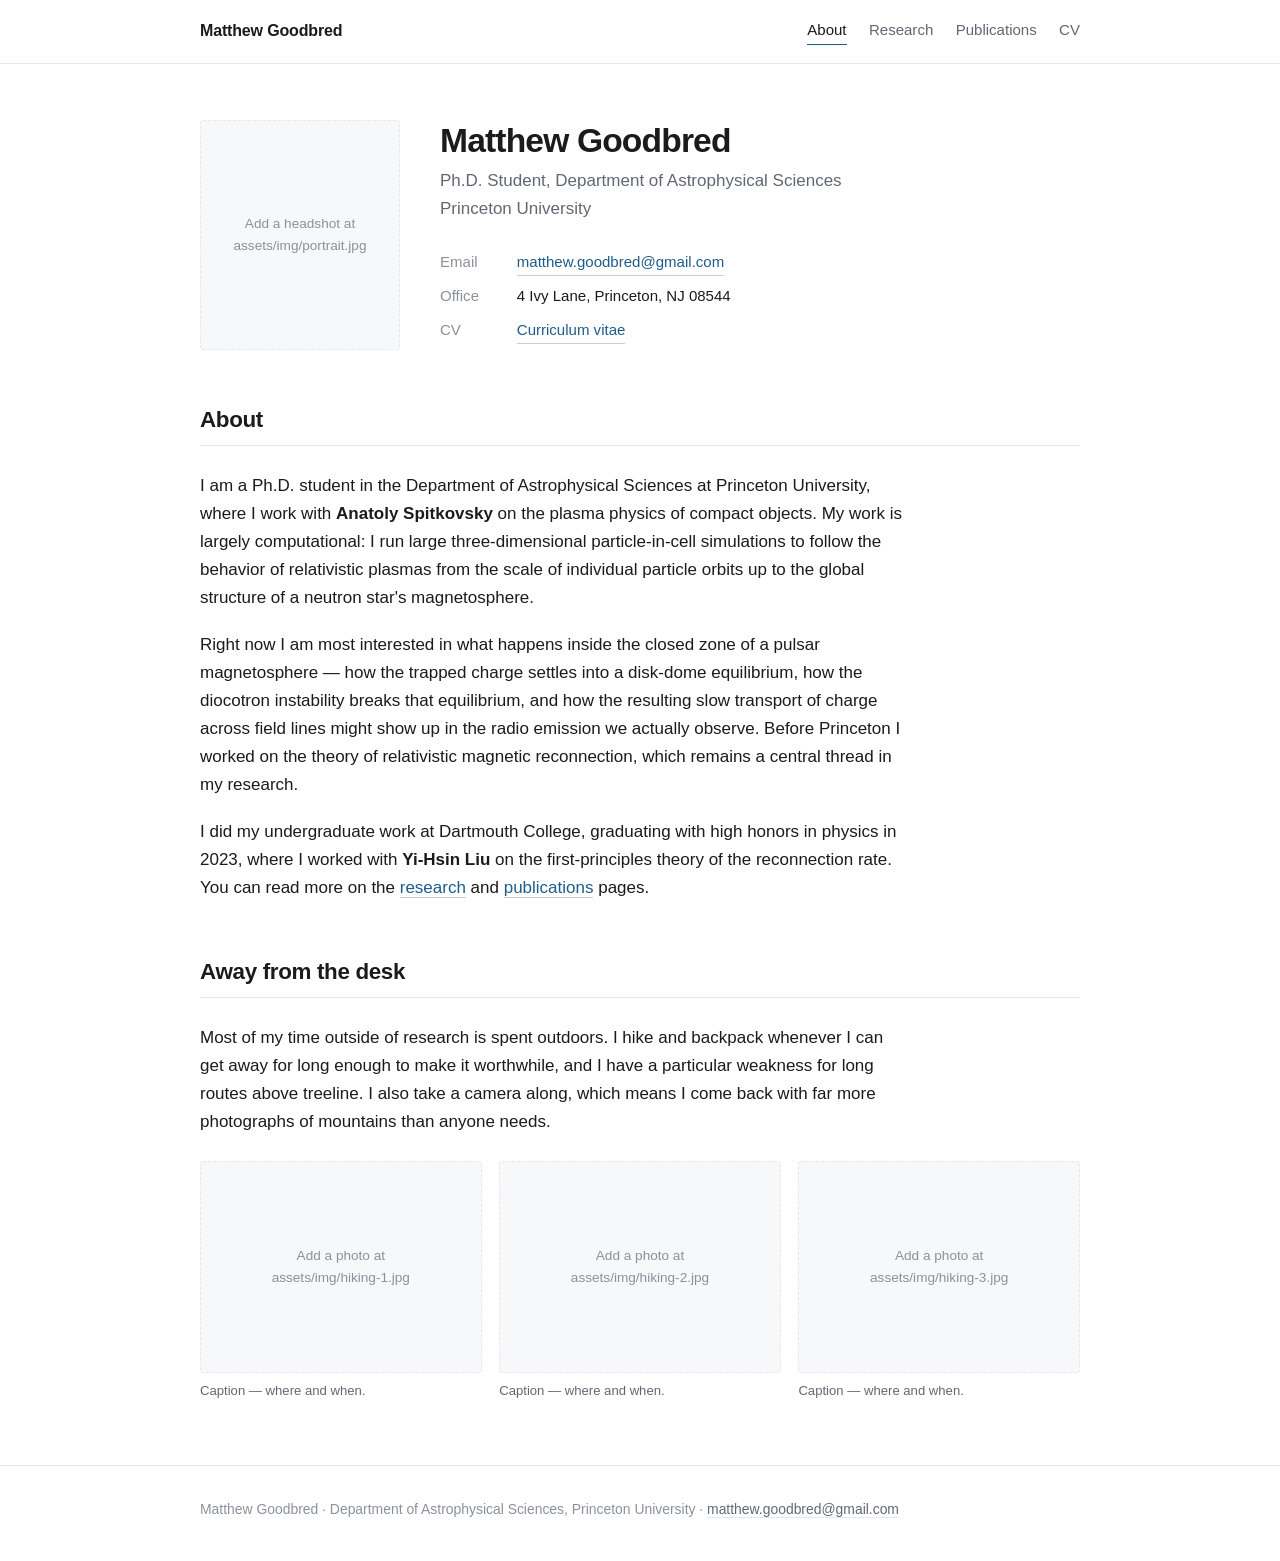
==== index.html @ ded119e4 "Initial academic website Static four-page site: about, research, publications, CV.  Co-Authored-By: " ====
<!DOCTYPE html>
<html lang="en">
<head>
<meta charset="utf-8">
<meta name="viewport" content="width=device-width, initial-scale=1">
<title>Matthew Goodbred</title>
<meta name="description" content="Matthew Goodbred — Ph.D. student in Astrophysical Sciences at Princeton University, studying the plasma physics of pulsar magnetospheres and relativistic magnetic reconnection.">
<link rel="stylesheet" href="assets/css/style.css">
</head>
<body>

<header class="site-header">
  <div class="wrap">
    <a class="brand" href="index.html">Matthew Goodbred</a>
    <nav class="nav">
      <a href="index.html" aria-current="page">About</a>
      <a href="research.html">Research</a>
      <a href="publications.html">Publications</a>
      <a href="cv.html">CV</a>
    </nav>
  </div>
</header>

<main>
  <div class="wrap">

    <div class="hero">
      <!-- Drop a headshot at assets/img/portrait.jpg, then swap the div below for:
           <img class="portrait" src="assets/img/portrait.jpg" alt="Matthew Goodbred"> -->
      <div class="portrait placeholder" style="aspect-ratio:1/1.15">Add a headshot at<br>assets/img/portrait.jpg</div>

      <div>
        <h1>Matthew Goodbred</h1>
        <p class="affil">
          <span>Ph.D. Student, Department of Astrophysical Sciences</span>
          <span>Princeton University</span>
        </p>
        <ul class="contact-list">
          <li><span class="label">Email</span> <a href="mailto:matthew.goodbred@gmail.com">matthew.goodbred@gmail.com</a></li>
          <li><span class="label">Office</span> <span>4 Ivy Lane, Princeton, NJ 08544</span></li>
          <li><span class="label">CV</span> <a href="cv.html">Curriculum vitae</a></li>
          <!-- Add when you have them:
          <li><span class="label">Scholar</span> <a href="">Google Scholar</a></li>
          <li><span class="label">ADS</span> <a href="">NASA ADS</a></li>
          <li><span class="label">ORCID</span> <a href="">0000-0000-0000-0000</a></li>
          <li><span class="label">GitHub</span> <a href="">@matthewgoodbred</a></li>
          -->
        </ul>
      </div>
    </div>

    <section>
      <h2 class="section-title">About</h2>
      <div class="prose">
        <p>
          I am a Ph.D. student in the Department of Astrophysical Sciences at Princeton
          University, where I work with <strong>Anatoly Spitkovsky</strong> on the plasma
          physics of compact objects. My work is largely computational: I run large
          three-dimensional particle-in-cell simulations to follow the behavior of
          relativistic plasmas from the scale of individual particle orbits up to the
          global structure of a neutron star's magnetosphere.
        </p>
        <p>
          Right now I am most interested in what happens inside the closed zone of a
          pulsar magnetosphere — how the trapped charge settles into a disk-dome
          equilibrium, how the diocotron instability breaks that equilibrium, and how the
          resulting slow transport of charge across field lines might show up in the
          radio emission we actually observe. Before Princeton I worked on the theory of
          relativistic magnetic reconnection, which remains a central thread in my
          research.
        </p>
        <p>
          I did my undergraduate work at Dartmouth College, graduating with high honors in
          physics in 2023, where I worked with <strong>Yi-Hsin Liu</strong> on the
          first-principles theory of the reconnection rate. You can read more on the
          <a href="research.html">research</a> and <a href="publications.html">publications</a>
          pages.
        </p>
      </div>
    </section>

    <section>
      <h2 class="section-title">Away from the desk</h2>
      <div class="prose">
        <p>
          <!-- TODO: rewrite this in your own voice — it's a placeholder draft. -->
          Most of my time outside of research is spent outdoors. I hike and backpack
          whenever I can get away for long enough to make it worthwhile, and I have a
          particular weakness for long routes above treeline. I also take a camera along,
          which means I come back with far more photographs of mountains than anyone
          needs.
        </p>
      </div>

      <div class="photo-grid">
        <!-- Replace each src with your own photo and rewrite the captions.
             Any aspect ratio works; they are cropped to 4:3. -->
        <figure>
          <div class="placeholder">Add a photo at<br>assets/img/hiking-1.jpg</div>
          <figcaption>Caption — where and when.</figcaption>
        </figure>
        <figure>
          <div class="placeholder">Add a photo at<br>assets/img/hiking-2.jpg</div>
          <figcaption>Caption — where and when.</figcaption>
        </figure>
        <figure>
          <div class="placeholder">Add a photo at<br>assets/img/hiking-3.jpg</div>
          <figcaption>Caption — where and when.</figcaption>
        </figure>
      </div>
    </section>

  </div>
</main>

<footer class="site-footer">
  <div class="wrap">
    Matthew Goodbred · Department of Astrophysical Sciences, Princeton University ·
    <a href="mailto:matthew.goodbred@gmail.com">matthew.goodbred@gmail.com</a>
  </div>
</footer>

</body>
</html>
---- assets/css/style.css ----
/* ---------------------------------------------------------------
   Matthew Goodbred — academic site
   Light, quiet, content-first. One stylesheet, no build step.
   --------------------------------------------------------------- */

:root {
  --bg:          #ffffff;
  --surface:     #f7f8fa;
  --text:        #1b1b1d;
  --muted:       #616874;
  --faint:       #8b919c;
  --border:      #e4e7ec;
  --accent:      #1f5c8b;
  --accent-soft: #eef4f9;

  --measure: 44rem;   /* prose width  */
  --wide:    58rem;   /* page width   */

  --font: -apple-system, BlinkMacSystemFont, "Segoe UI", "Helvetica Neue",
          Helvetica, Arial, sans-serif;
  --font-serif: "Iowan Old Style", "Palatino Linotype", Palatino, Georgia, serif;
}

*, *::before, *::after { box-sizing: border-box; }

html { -webkit-text-size-adjust: 100%; }

body {
  margin: 0;
  background: var(--bg);
  color: var(--text);
  font-family: var(--font);
  font-size: 17px;
  line-height: 1.65;
  -webkit-font-smoothing: antialiased;
}

/* ---------- layout ---------- */

.wrap {
  width: 100%;
  max-width: var(--wide);
  margin: 0 auto;
  padding: 0 1.5rem;
}

main { padding: 3.5rem 0 4rem; }

section + section { margin-top: 3.5rem; }

.prose { max-width: var(--measure); }

/* ---------- typography ---------- */

h1, h2, h3, h4 {
  line-height: 1.25;
  letter-spacing: -0.015em;
  font-weight: 600;
  margin: 0 0 0.6em;
}

h1 { font-size: 2.1rem; letter-spacing: -0.025em; }
h2 { font-size: 1.4rem; margin-top: 0; }
h3 { font-size: 1.08rem; }

p { margin: 0 0 1.1em; }
p:last-child { margin-bottom: 0; }

a {
  color: var(--accent);
  text-decoration: none;
  border-bottom: 1px solid rgba(31, 92, 139, 0.28);
  transition: border-color 0.15s ease, color 0.15s ease;
}
a:hover { border-bottom-color: var(--accent); }

em { font-style: italic; }
strong { font-weight: 600; }

.lead {
  font-size: 1.1rem;
  color: var(--muted);
}

.eyebrow {
  font-size: 0.75rem;
  letter-spacing: 0.1em;
  text-transform: uppercase;
  color: var(--faint);
  font-weight: 600;
  margin-bottom: 0.9rem;
}

.section-title {
  padding-bottom: 0.7rem;
  border-bottom: 1px solid var(--border);
  margin-bottom: 1.6rem;
}

/* ---------- header / nav ---------- */

.site-header {
  border-bottom: 1px solid var(--border);
  background: var(--bg);
}

.site-header .wrap {
  display: flex;
  align-items: center;
  justify-content: space-between;
  gap: 1.5rem;
  flex-wrap: wrap;
  padding-top: 1.1rem;
  padding-bottom: 1.1rem;
}

.brand {
  font-weight: 600;
  font-size: 1rem;
  letter-spacing: -0.01em;
  color: var(--text);
  border: 0;
}

.nav {
  display: flex;
  gap: 1.4rem;
  flex-wrap: wrap;
}

.nav a {
  color: var(--muted);
  font-size: 0.94rem;
  border: 0;
  padding-bottom: 2px;
  border-bottom: 1.5px solid transparent;
}
.nav a:hover { color: var(--text); }
.nav a[aria-current="page"] {
  color: var(--text);
  border-bottom-color: var(--accent);
}

/* ---------- hero (home) ---------- */

.hero {
  display: grid;
  grid-template-columns: 200px 1fr;
  gap: 2.5rem;
  align-items: start;
  margin-bottom: 3.5rem;
}

.hero h1 { margin-bottom: 0.3rem; }

.hero .affil {
  color: var(--muted);
  margin-bottom: 1.4rem;
}
.hero .affil span { display: block; }

.portrait {
  width: 100%;
  aspect-ratio: 1 / 1.15;
  object-fit: cover;
  border-radius: 3px;
  background: var(--surface);
  border: 1px solid var(--border);
}

.contact-list {
  list-style: none;
  padding: 0;
  margin: 0;
  font-size: 0.94rem;
}
.contact-list li {
  display: flex;
  gap: 0.6rem;
  padding: 0.28rem 0;
}
.contact-list .label {
  color: var(--faint);
  min-width: 4.2rem;
  flex-shrink: 0;
}

/* ---------- figures ---------- */

figure {
  margin: 0;
}

figure img {
  display: block;
  width: 100%;
  height: auto;
  border-radius: 3px;
  background: var(--surface);
}

figcaption {
  font-size: 0.87rem;
  line-height: 1.55;
  color: var(--muted);
  margin-top: 0.7rem;
}

.figure-block { margin: 2rem 0; max-width: var(--measure); }

/* side-by-side text + figure */
.split {
  display: grid;
  grid-template-columns: 1fr 1fr;
  gap: 2.2rem;
  align-items: start;
}

/* responsive 16:9 video */
.video {
  position: relative;
  width: 100%;
  padding-top: 56.25%;
  border-radius: 3px;
  overflow: hidden;
  background: #000;
  margin: 2rem 0 0.7rem;
}
.video iframe {
  position: absolute;
  inset: 0;
  width: 100%;
  height: 100%;
  border: 0;
}

/* photo grid for personal section */
.photo-grid {
  display: grid;
  grid-template-columns: repeat(auto-fit, minmax(210px, 1fr));
  gap: 1.1rem;
  margin-top: 1.6rem;
}
.photo-grid figure img { aspect-ratio: 4 / 3; object-fit: cover; }
.photo-grid figcaption { font-size: 0.82rem; margin-top: 0.5rem; }

/* placeholder slot for figures not yet supplied */
.placeholder {
  display: flex;
  align-items: center;
  justify-content: center;
  text-align: center;
  aspect-ratio: 4 / 3;
  background: var(--surface);
  border: 1px dashed var(--border);
  border-radius: 3px;
  color: var(--faint);
  font-size: 0.85rem;
  padding: 1rem;
}

/* ---------- publications ---------- */

.pub {
  padding-top: 2.2rem;
  margin-top: 2.2rem;
  border-top: 1px solid var(--border);
}
.pub:first-of-type { border-top: 0; margin-top: 0; padding-top: 0; }

.pub-title {
  font-size: 1.12rem;
  font-weight: 600;
  margin-bottom: 0.45rem;
  max-width: var(--measure);
}

.pub-meta {
  font-size: 0.94rem;
  color: var(--muted);
  margin-bottom: 0.7rem;
}
.pub-meta .me { color: var(--text); font-weight: 600; }

.pub-links {
  display: flex;
  flex-wrap: wrap;
  gap: 0.5rem;
  margin-bottom: 1.2rem;
}
.pub-links a {
  font-size: 0.82rem;
  color: var(--accent);
  background: var(--accent-soft);
  border: 0;
  border-radius: 3px;
  padding: 0.2rem 0.6rem;
}
.pub-links a:hover { background: #e2edf5; }

.pub-body { display: grid; grid-template-columns: 1fr 1fr; gap: 2.2rem; align-items: start; }
.pub-body .pub-desc { font-size: 0.98rem; }

/* ---------- CV ---------- */

.cv-section { margin-top: 2.6rem; }
.cv-section:first-of-type { margin-top: 0; }

.cv-entry { margin-bottom: 1.5rem; }
.cv-entry:last-child { margin-bottom: 0; }

.cv-head {
  display: flex;
  justify-content: space-between;
  align-items: baseline;
  gap: 1.5rem;
}
.cv-head .what { font-weight: 600; }
.cv-head .when {
  color: var(--faint);
  font-size: 0.88rem;
  white-space: nowrap;
  flex-shrink: 0;
}
.cv-sub { color: var(--muted); font-size: 0.95rem; }

.cv-entry ul {
  margin: 0.6rem 0 0;
  padding-left: 1.1rem;
  font-size: 0.96rem;
  color: var(--text);
}
.cv-entry li { margin-bottom: 0.4rem; }

.cv-list { list-style: none; padding: 0; margin: 0; }
.cv-list > li { margin-bottom: 1.1rem; }
.cv-list > li:last-child { margin-bottom: 0; }

.download {
  display: inline-block;
  font-size: 0.9rem;
  border: 1px solid var(--border);
  border-radius: 3px;
  padding: 0.45rem 0.9rem;
  color: var(--text);
  background: var(--bg);
}
.download:hover { border-color: var(--accent); color: var(--accent); }

/* ---------- footer ---------- */

.site-footer {
  border-top: 1px solid var(--border);
  padding: 2rem 0 2.5rem;
  font-size: 0.87rem;
  color: var(--faint);
}
.site-footer a { color: var(--muted); border-bottom-color: var(--border); }

/* ---------- small screens ---------- */

@media (max-width: 720px) {
  body { font-size: 16px; }
  h1 { font-size: 1.75rem; }
  .hero { grid-template-columns: 1fr; gap: 1.6rem; }
  .portrait { max-width: 190px; }
  .split, .pub-body { grid-template-columns: 1fr; gap: 1.4rem; }
  main { padding: 2.5rem 0 3rem; }
  section + section { margin-top: 2.8rem; }
}

@media print {
  .site-header, .site-footer, .download { display: none; }
  a { color: inherit; border: 0; }
}
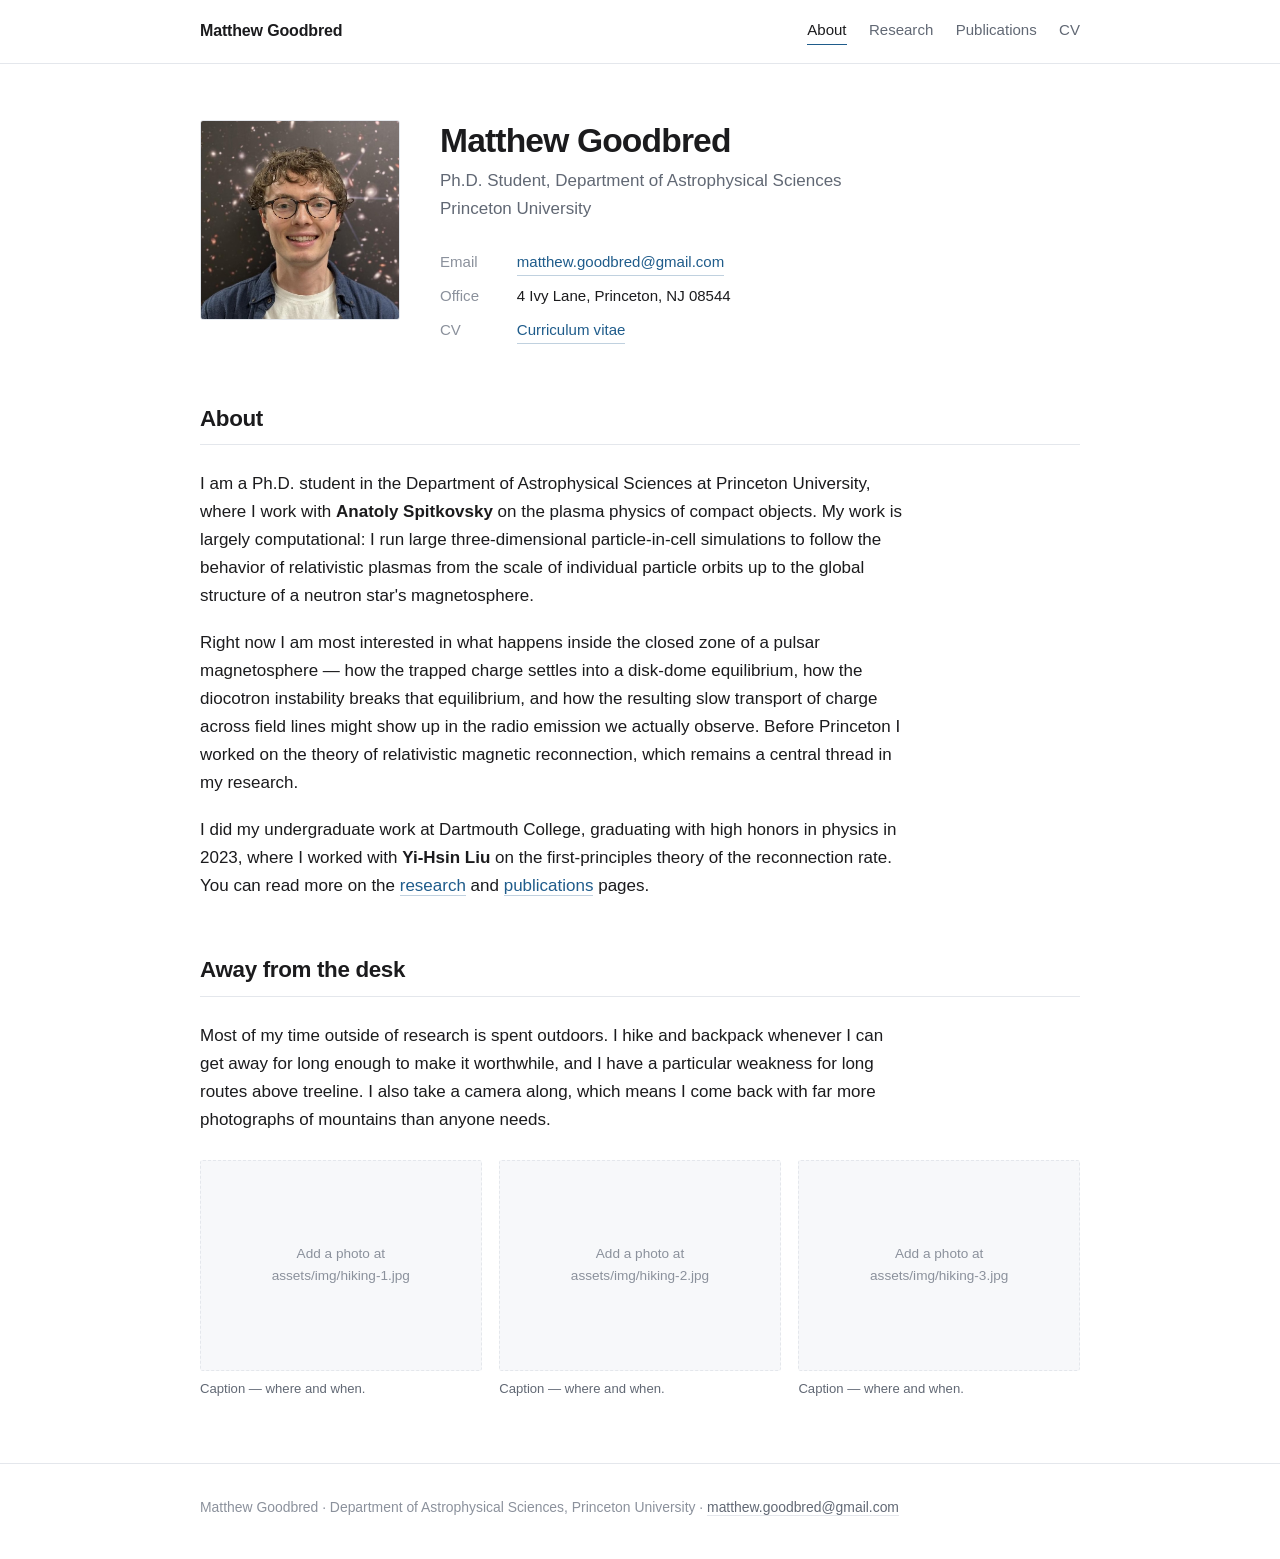
==== commit 3ab25c28: "Add headshot; square portrait crop Co-Authored-By: Claude Opus 5 <noreply@anthropic.com>" ====
--- a/index.html
+++ b/index.html
@@ -25,9 +25,7 @@
   <div class="wrap">
 
     <div class="hero">
-      <!-- Drop a headshot at assets/img/portrait.jpg, then swap the div below for:
-           <img class="portrait" src="assets/img/portrait.jpg" alt="Matthew Goodbred"> -->
-      <div class="portrait placeholder" style="aspect-ratio:1/1.15">Add a headshot at<br>assets/img/portrait.jpg</div>
+      <img class="portrait" src="assets/img/portrait.jpg" alt="Matthew Goodbred">
 
       <div>
         <h1>Matthew Goodbred</h1>
--- a/assets/css/style.css
+++ b/assets/css/style.css
@@ -161,7 +161,7 @@
 
 .portrait {
   width: 100%;
-  aspect-ratio: 1 / 1.15;
+  aspect-ratio: 1 / 1;
   object-fit: cover;
   border-radius: 3px;
   background: var(--surface);
@@ -220,7 +220,8 @@
 .video {
   position: relative;
   width: 100%;
-  padding-top: 56.25%;
+  max-width: var(--measure);
+  aspect-ratio: 16 / 9;
   border-radius: 3px;
   overflow: hidden;
   background: #000;
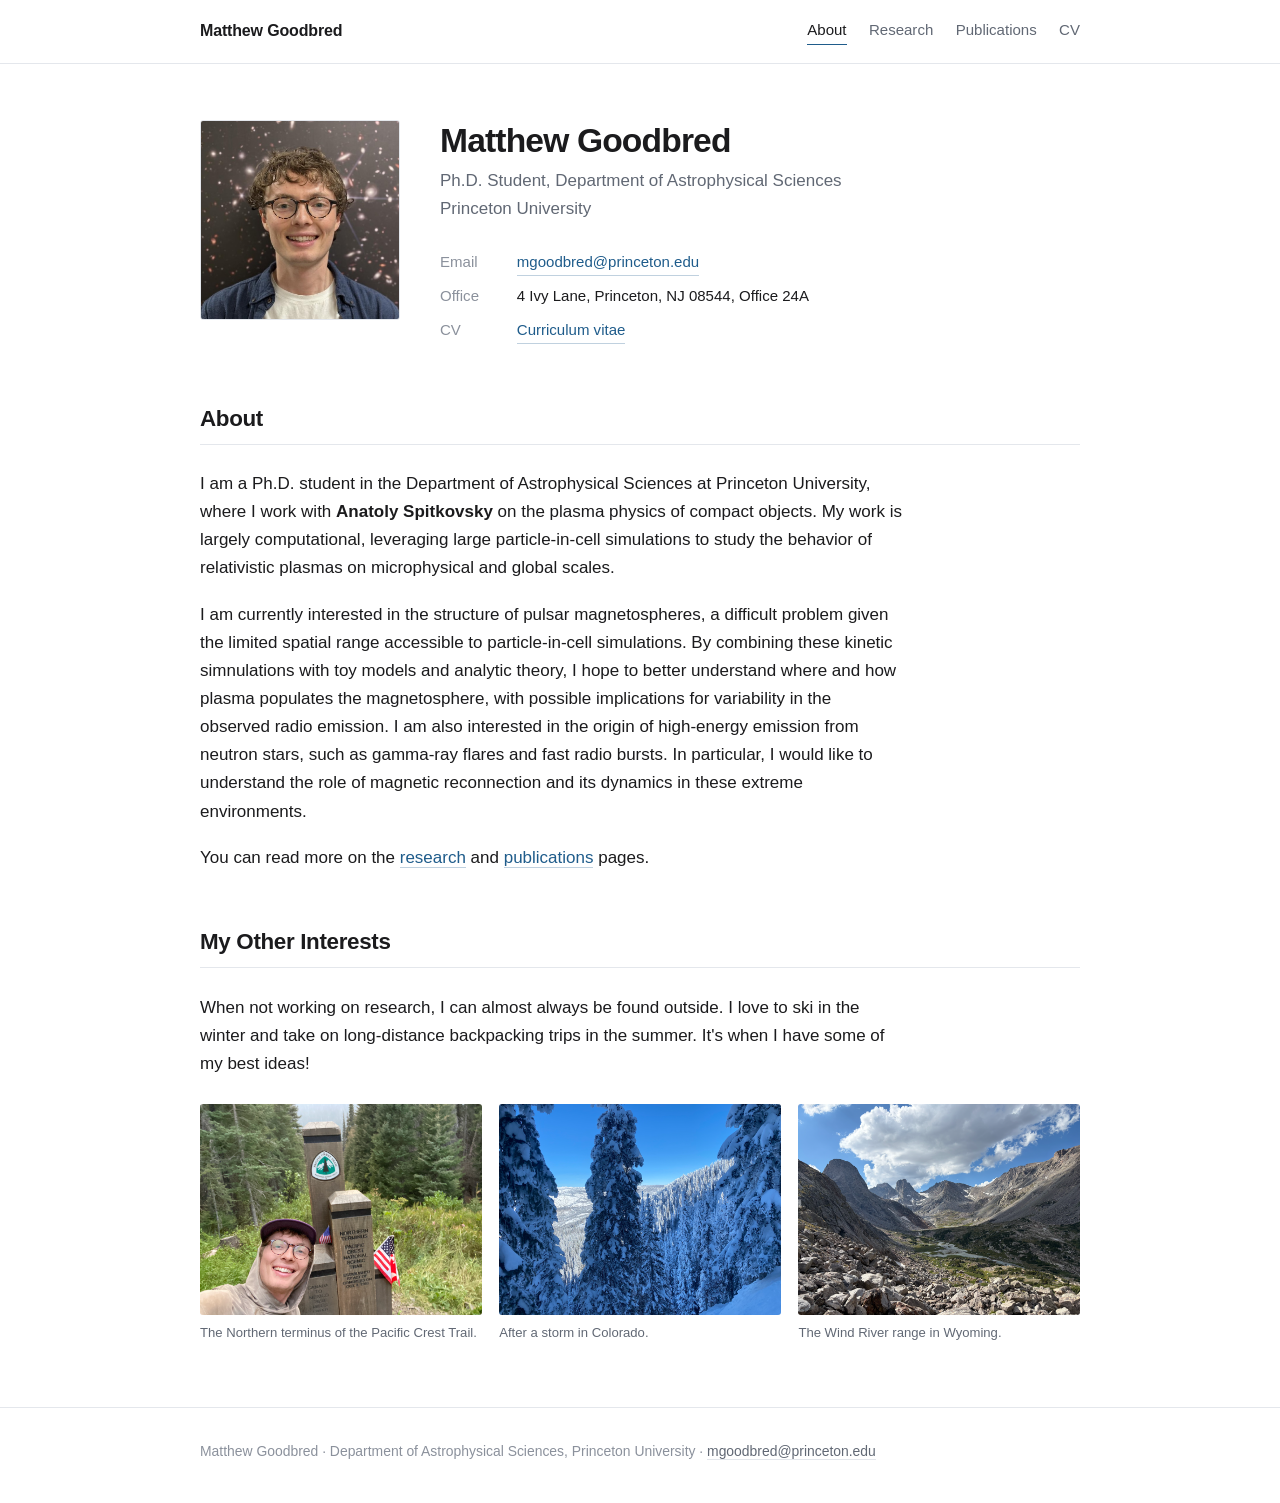
==== commit 9da0ba01: "update index and publications pages" ====
--- a/index.html
+++ b/index.html
@@ -34,8 +34,8 @@
           <span>Princeton University</span>
         </p>
         <ul class="contact-list">
-          <li><span class="label">Email</span> <a href="mailto:matthew.goodbred@gmail.com">matthew.goodbred@gmail.com</a></li>
-          <li><span class="label">Office</span> <span>4 Ivy Lane, Princeton, NJ 08544</span></li>
+          <li><span class="label">Email</span> <a href="mailto:mgoodbred@princeton.edu">mgoodbred@princeton.edu</a></li>
+          <li><span class="label">Office</span> <span>4 Ivy Lane, Princeton, NJ 08544, Office 24A</span></li>
           <li><span class="label">CV</span> <a href="cv.html">Curriculum vitae</a></li>
           <!-- Add when you have them:
           <li><span class="label">Scholar</span> <a href="">Google Scholar</a></li>
@@ -53,24 +53,34 @@
         <p>
           I am a Ph.D. student in the Department of Astrophysical Sciences at Princeton
           University, where I work with <strong>Anatoly Spitkovsky</strong> on the plasma
-          physics of compact objects. My work is largely computational: I run large
+          physics of compact objects. My work is largely computational, leveraging large particle-in-cell simulations
+           to study the behavior of relativistic plasmas on microphysical and global scales.
+           <!-- I run large
           three-dimensional particle-in-cell simulations to follow the behavior of
           relativistic plasmas from the scale of individual particle orbits up to the
-          global structure of a neutron star's magnetosphere.
+          global structure of a neutron star's magnetosphere. -->
         </p>
         <p>
-          Right now I am most interested in what happens inside the closed zone of a
+          I am currently interested in the structure of pulsar magnetospheres, a difficult problem 
+          given the limited spatial range accessible to particle-in-cell simulations. By combining these 
+          kinetic simnulations with toy models and analytic theory, I hope to better understand where and how 
+          plasma populates the magnetosphere, with possible implications for variability in the observed radio emission. 
+          I am also interested in the origin of high-energy emission from neutron stars, such as gamma-ray flares and fast radio bursts.
+          In particular, I would like to understand the role of magnetic reconnection and its dynamics in these extreme environments. 
+
+          <!-- Right now I am most interested in what happens inside the closed zone of a
           pulsar magnetosphere — how the trapped charge settles into a disk-dome
           equilibrium, how the diocotron instability breaks that equilibrium, and how the
           resulting slow transport of charge across field lines might show up in the
           radio emission we actually observe. Before Princeton I worked on the theory of
           relativistic magnetic reconnection, which remains a central thread in my
-          research.
+          research. -->
         </p>
         <p>
-          I did my undergraduate work at Dartmouth College, graduating with high honors in
+          <!-- I did my undergraduate work at Dartmouth College, graduating with high honors in
           physics in 2023, where I worked with <strong>Yi-Hsin Liu</strong> on the
-          first-principles theory of the reconnection rate. You can read more on the
+          first-principles theory of the reconnection rate.  -->
+          You can read more on the
           <a href="research.html">research</a> and <a href="publications.html">publications</a>
           pages.
         </p>
@@ -78,15 +88,12 @@
     </section>
 
     <section>
-      <h2 class="section-title">Away from the desk</h2>
+      <h2 class="section-title">My Other Interests</h2>
       <div class="prose">
         <p>
-          <!-- TODO: rewrite this in your own voice — it's a placeholder draft. -->
-          Most of my time outside of research is spent outdoors. I hike and backpack
-          whenever I can get away for long enough to make it worthwhile, and I have a
-          particular weakness for long routes above treeline. I also take a camera along,
-          which means I come back with far more photographs of mountains than anyone
-          needs.
+          When not working on research, I can almost always be found outside. 
+          I love to ski in the winter and take on long-distance backpacking trips in the summer.
+          It's when I have some of my best ideas!
         </p>
       </div>
 
@@ -94,16 +101,16 @@
         <!-- Replace each src with your own photo and rewrite the captions.
              Any aspect ratio works; they are cropped to 4:3. -->
         <figure>
-          <div class="placeholder">Add a photo at<br>assets/img/hiking-1.jpg</div>
-          <figcaption>Caption — where and when.</figcaption>
+          <img src="assets/img/pct.png" alt="PCT">
+          <figcaption>The Northern terminus of the Pacific Crest Trail.</figcaption>
         </figure>
         <figure>
-          <div class="placeholder">Add a photo at<br>assets/img/hiking-2.jpg</div>
-          <figcaption>Caption — where and when.</figcaption>
+          <img src="assets/img/snow.png" alt="Snow">
+          <figcaption>After a storm in Colorado.</figcaption>
         </figure>
         <figure>
-          <div class="placeholder">Add a photo at<br>assets/img/hiking-3.jpg</div>
-          <figcaption>Caption — where and when.</figcaption>
+          <img src="assets/img/winds.png" alt="Winds">
+          <figcaption>The Wind River range in Wyoming.</figcaption>
         </figure>
       </div>
     </section>
@@ -114,7 +121,7 @@
 <footer class="site-footer">
   <div class="wrap">
     Matthew Goodbred · Department of Astrophysical Sciences, Princeton University ·
-    <a href="mailto:matthew.goodbred@gmail.com">matthew.goodbred@gmail.com</a>
+    <a href="mailto:mgoodbred@princeton.edu">mgoodbred@princeton.edu</a>
   </div>
 </footer>
 
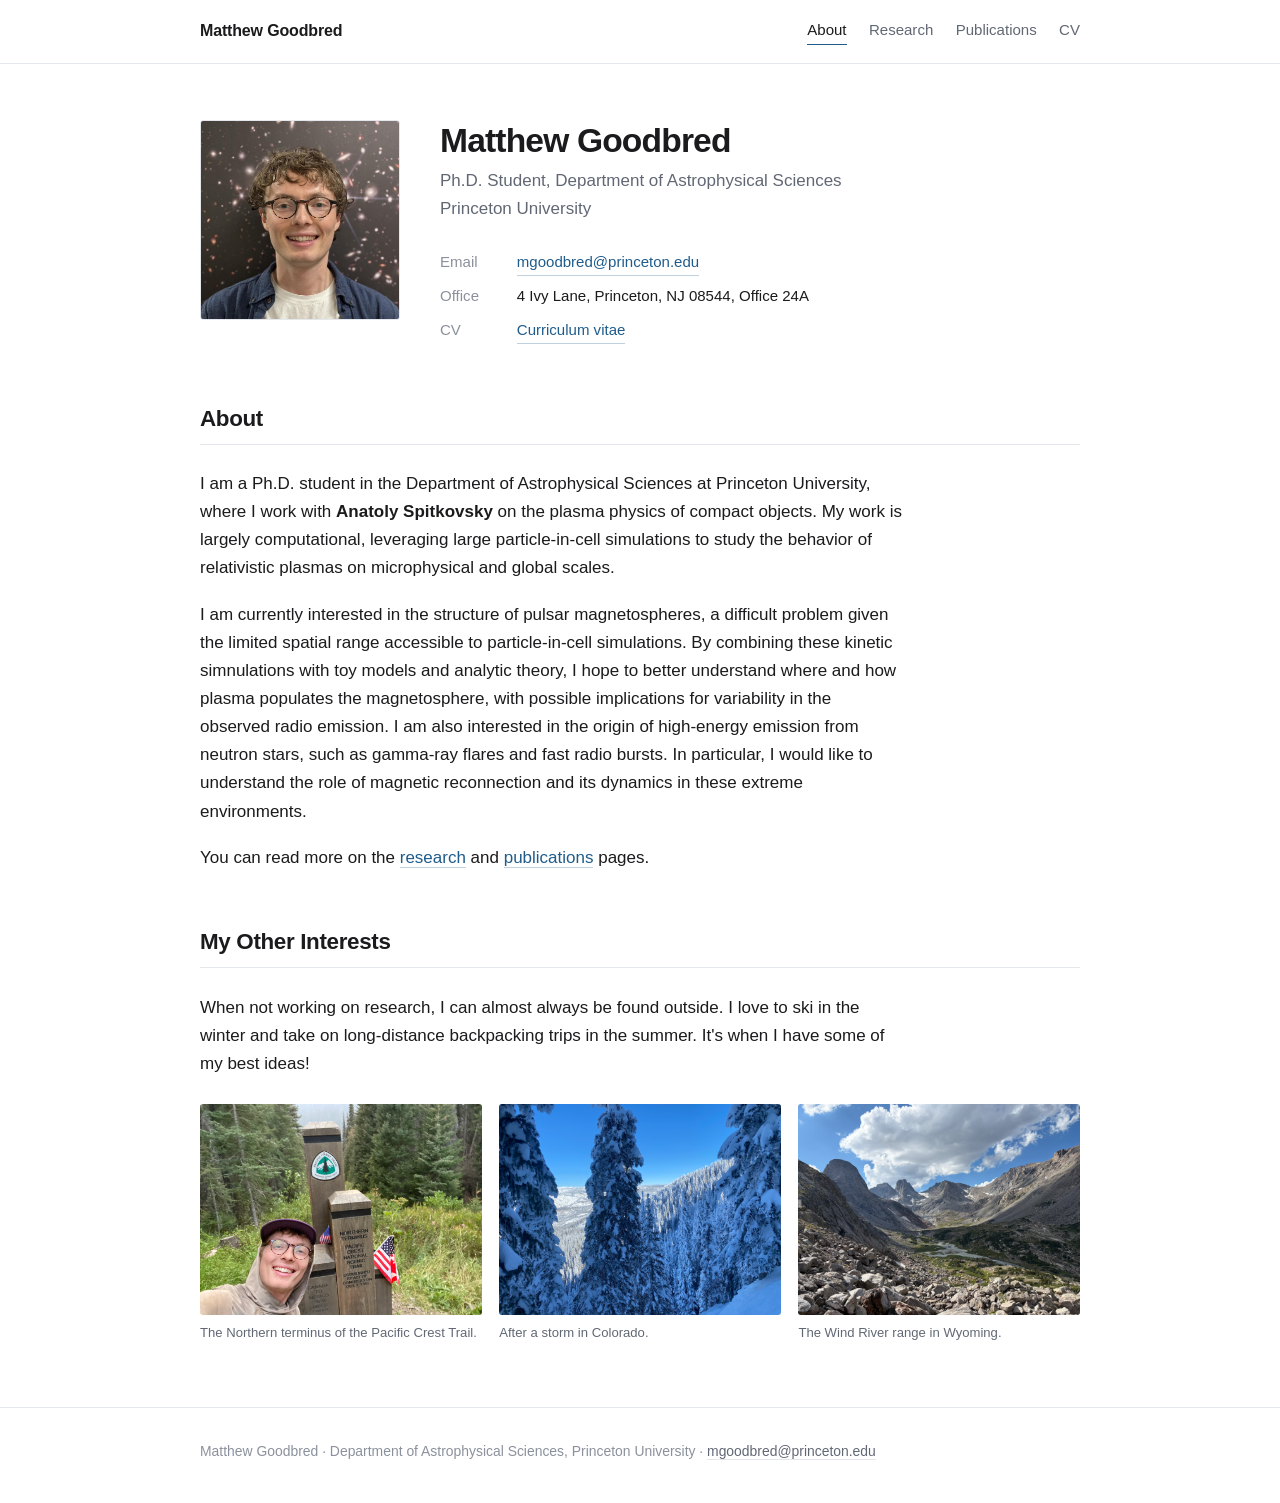
==== commit c31f546a: "downsample images" ====
--- a/index.html
+++ b/index.html
@@ -105,11 +105,11 @@
           <figcaption>The Northern terminus of the Pacific Crest Trail.</figcaption>
         </figure>
         <figure>
-          <img src="assets/img/snow.png" alt="Snow">
+          <img src="assets/img/snow_small.png" alt="Snow">
           <figcaption>After a storm in Colorado.</figcaption>
         </figure>
         <figure>
-          <img src="assets/img/winds.png" alt="Winds">
+          <img src="assets/img/winds_small.png" alt="Winds">
           <figcaption>The Wind River range in Wyoming.</figcaption>
         </figure>
       </div>
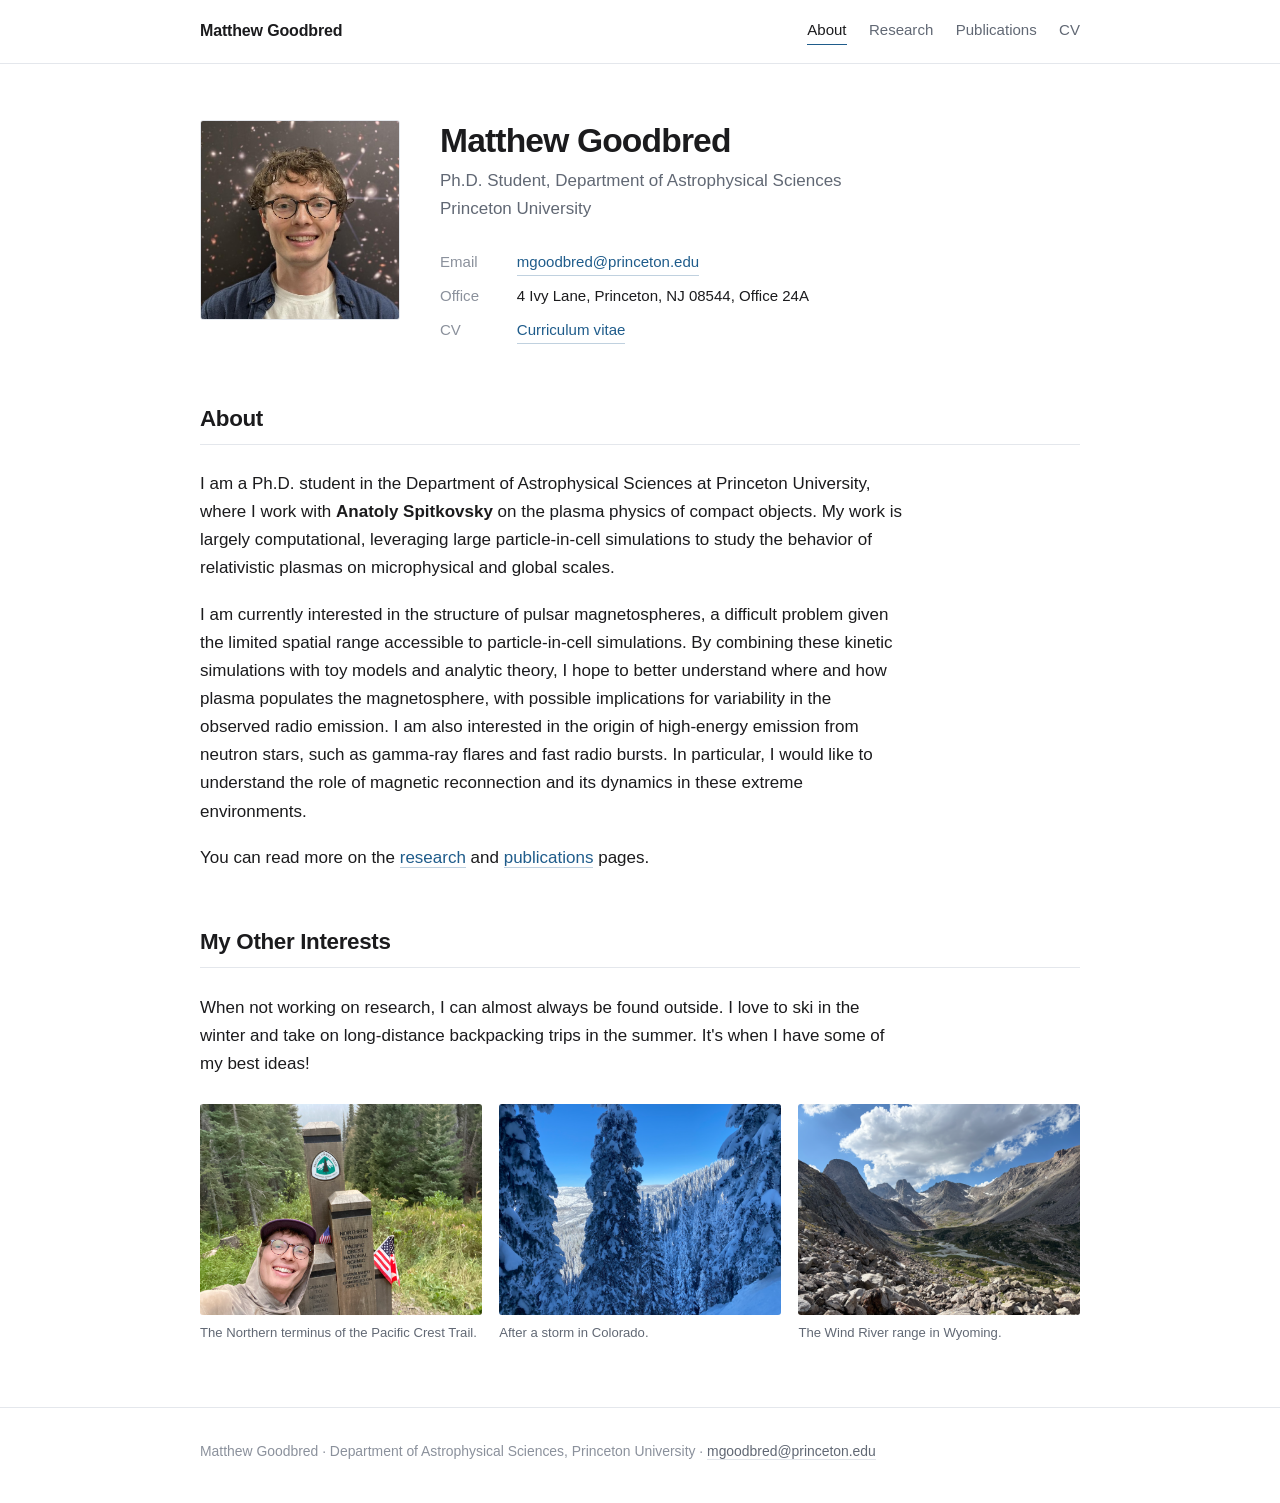
==== commit c29f33cc: "typo" ====
--- a/index.html
+++ b/index.html
@@ -63,7 +63,7 @@
         <p>
           I am currently interested in the structure of pulsar magnetospheres, a difficult problem 
           given the limited spatial range accessible to particle-in-cell simulations. By combining these 
-          kinetic simnulations with toy models and analytic theory, I hope to better understand where and how 
+          kinetic simulations with toy models and analytic theory, I hope to better understand where and how 
           plasma populates the magnetosphere, with possible implications for variability in the observed radio emission. 
           I am also interested in the origin of high-energy emission from neutron stars, such as gamma-ray flares and fast radio bursts.
           In particular, I would like to understand the role of magnetic reconnection and its dynamics in these extreme environments. 
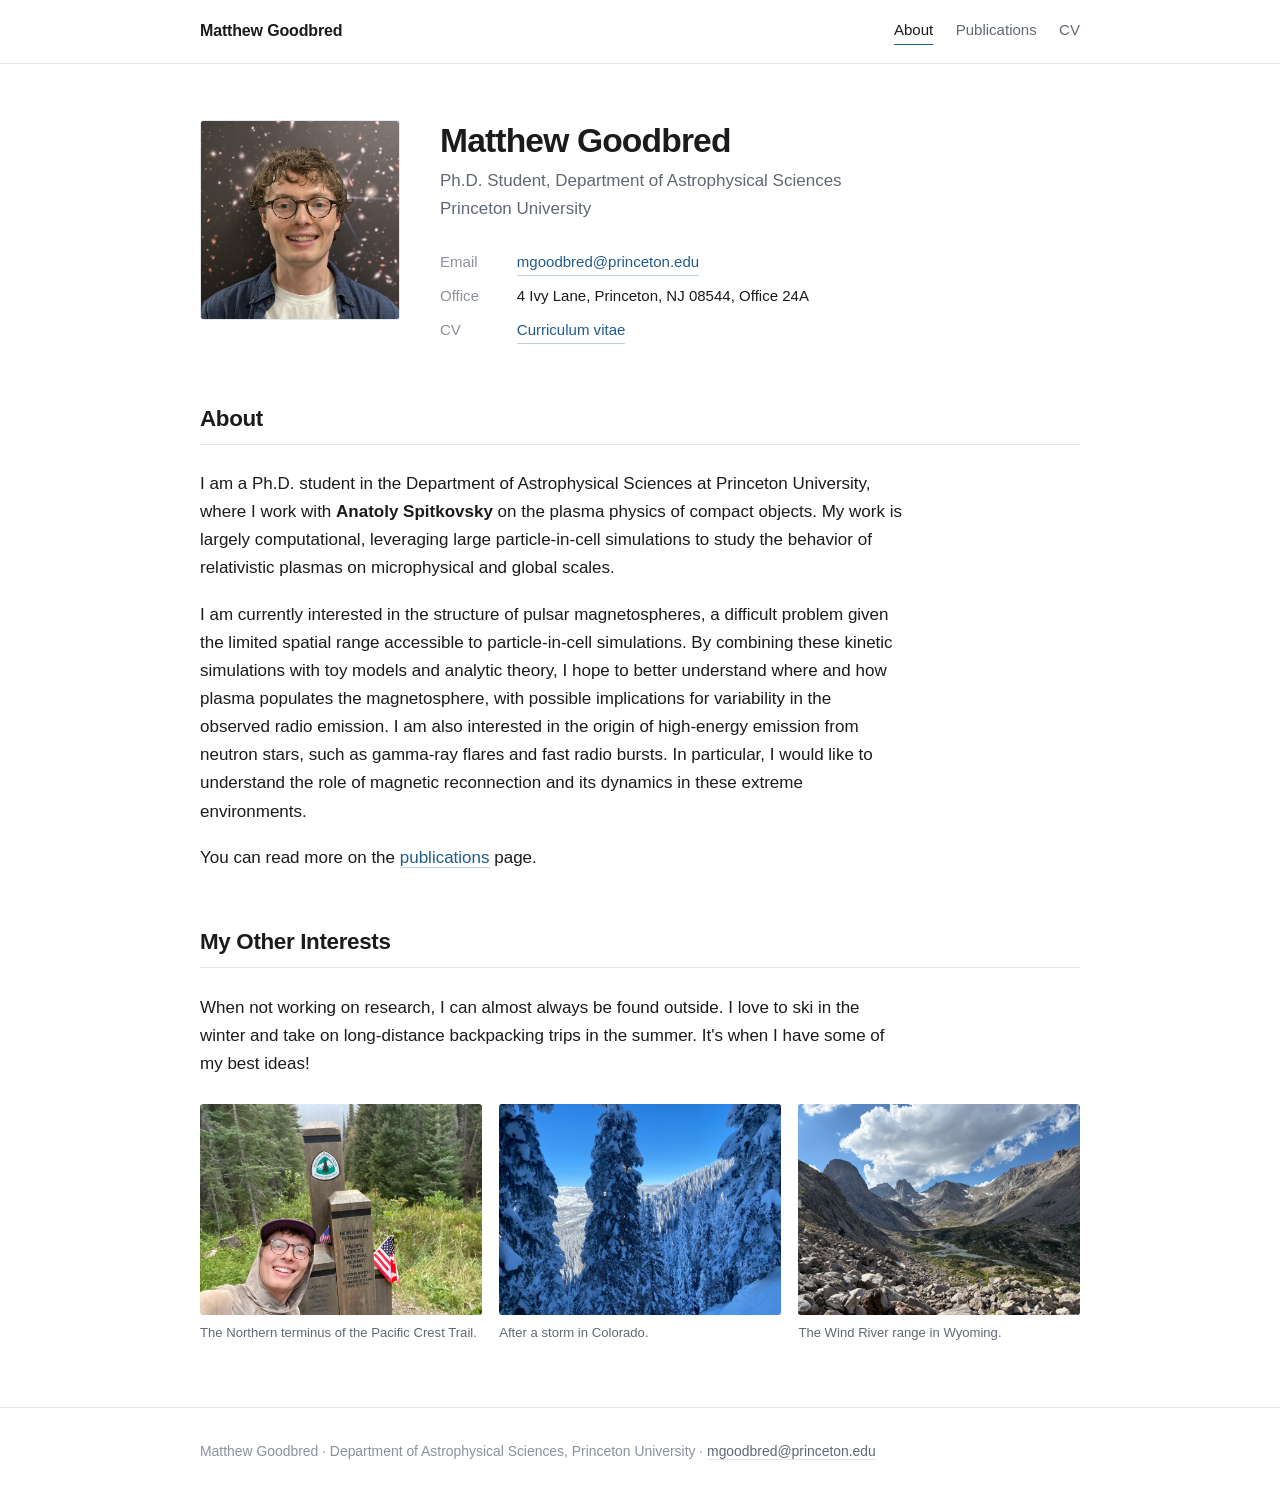
==== commit 4ce588ba: "Temporarily hide Research page from navigation Co-Authored-By: Claude Opus 5.5 <noreply@anthropic.co" ====
--- a/index.html
+++ b/index.html
@@ -14,7 +14,7 @@
     <a class="brand" href="index.html">Matthew Goodbred</a>
     <nav class="nav">
       <a href="index.html" aria-current="page">About</a>
-      <a href="research.html">Research</a>
+      <!-- <a href="research.html">Research</a> -->
       <a href="publications.html">Publications</a>
       <a href="cv.html">CV</a>
     </nav>
@@ -80,9 +80,10 @@
           <!-- I did my undergraduate work at Dartmouth College, graduating with high honors in
           physics in 2023, where I worked with <strong>Yi-Hsin Liu</strong> on the
           first-principles theory of the reconnection rate.  -->
-          You can read more on the
+          <!-- You can read more on the
           <a href="research.html">research</a> and <a href="publications.html">publications</a>
-          pages.
+          pages. -->
+          You can read more on the <a href="publications.html">publications</a> page.
         </p>
       </div>
     </section>
